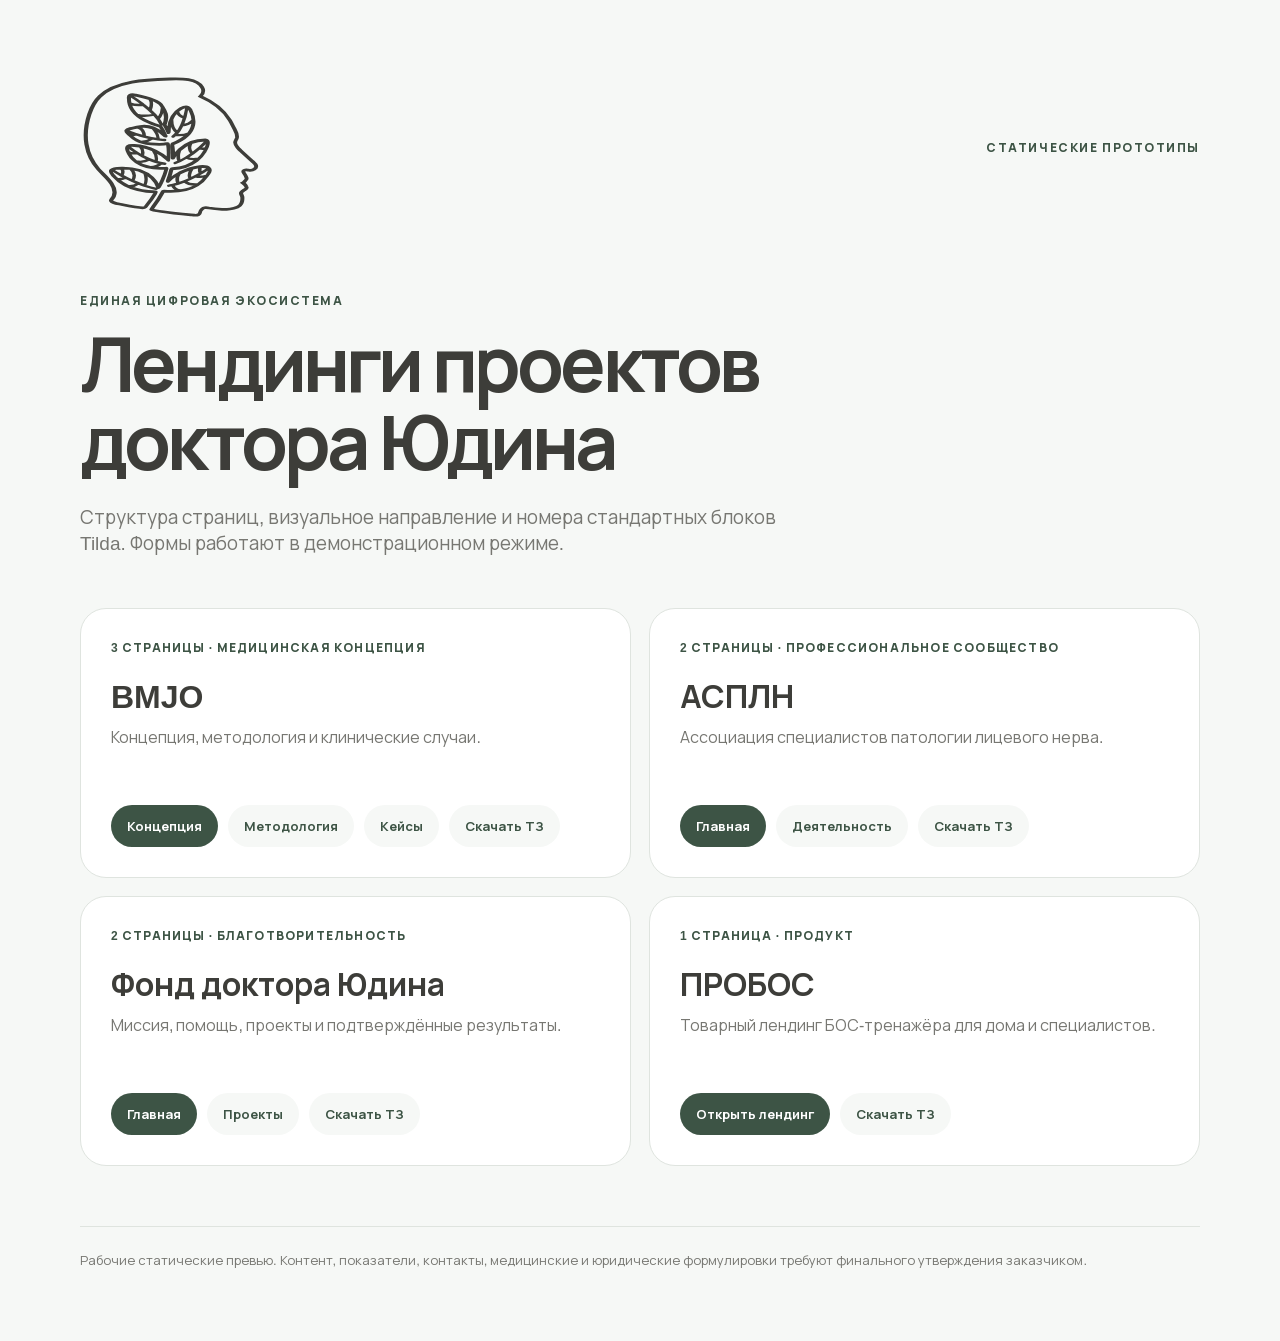
==== index.html @ 4c73114d "Add Yudin landing specifications and static previews" ====
<!doctype html><html lang="ru"><head><meta charset="utf-8"><meta name="viewport" content="width=device-width,initial-scale=1"><title>Лендинги экосистемы доктора Юдина</title><style>@font-face{font-family:Manrope;src:url('bmjo/assets/manrope.woff2')}*{box-sizing:border-box}body{margin:0;background:#f6f8f6;color:#3d3d39;font-family:Manrope,Arial,sans-serif}.wrap{width:min(1120px,calc(100% - 36px));margin:auto;padding:72px 0}header{display:flex;align-items:center;justify-content:space-between;margin-bottom:70px}header img{width:180px}.label{color:#3d5445;text-transform:uppercase;letter-spacing:.13em;font-size:12px;font-weight:800}h1{font-size:clamp(42px,7vw,76px);line-height:1.02;letter-spacing:-.05em;max-width:900px;margin:16px 0 24px}.lead{font-size:19px;color:#777772;max-width:700px;margin-bottom:52px}.grid{display:grid;grid-template-columns:1fr 1fr;gap:18px}.card{background:#fff;border:1px solid #dfe4df;border-radius:26px;padding:30px;min-height:270px;display:flex;flex-direction:column}.card span{font-size:12px;color:#3d5445;font-weight:800;letter-spacing:.1em;text-transform:uppercase}.card h2{font-size:32px;margin:18px 0 8px}.card p{color:#777772;margin:0 0 28px}.links{display:flex;gap:10px;flex-wrap:wrap;margin-top:auto}.links a{padding:12px 16px;border-radius:99px;background:#3d5445;color:white;text-decoration:none;font-size:13px;font-weight:700}.links a.alt{background:#f6f8f6;color:#3d5445}footer{border-top:1px solid #dfe4df;margin-top:60px;padding-top:24px;color:#777772;font-size:13px}@media(max-width:700px){.grid{grid-template-columns:1fr}.wrap{padding-top:32px}header{margin-bottom:50px}.card{min-height:0}}</style></head><body><div class="wrap"><header><img src="bmjo/assets/logo-clinic.svg" alt="Клиника Юдина"><span class="label">Статические прототипы</span></header><main><div class="label">Единая цифровая экосистема</div><h1>Лендинги проектов доктора Юдина</h1><p class="lead">Структура страниц, визуальное направление и номера стандартных блоков Tilda. Формы работают в демонстрационном режиме.</p><div class="grid">
<article class="card"><span>3 страницы · медицинская концепция</span><h2>BMJO</h2><p>Концепция, методология и клинические случаи.</p><div class="links"><a href="bmjo/">Концепция</a><a class="alt" href="bmjo/methodology.html">Методология</a><a class="alt" href="bmjo/cases.html">Кейсы</a><a class="alt" href="docs/ТЗ_BMJO_лендинг_Tilda.docx">Скачать ТЗ</a></div></article>
<article class="card"><span>2 страницы · профессиональное сообщество</span><h2>АСПЛН</h2><p>Ассоциация специалистов патологии лицевого нерва.</p><div class="links"><a href="aspln/">Главная</a><a class="alt" href="aspln/activity.html">Деятельность</a><a class="alt" href="docs/ТЗ_АСПЛН_Tilda.docx">Скачать ТЗ</a></div></article>
<article class="card"><span>2 страницы · благотворительность</span><h2>Фонд доктора Юдина</h2><p>Миссия, помощь, проекты и подтверждённые результаты.</p><div class="links"><a href="foundation/">Главная</a><a class="alt" href="foundation/projects.html">Проекты</a><a class="alt" href="docs/ТЗ_Фонд_доктора_Юдина_Tilda.docx">Скачать ТЗ</a></div></article>
<article class="card"><span>1 страница · продукт</span><h2>ПРОБОС</h2><p>Товарный лендинг БОС-тренажёра для дома и специалистов.</p><div class="links"><a href="probos/">Открыть лендинг</a><a class="alt" href="docs/ТЗ_ПРОБОС_Tilda.docx">Скачать ТЗ</a></div></article></div></main><footer>Рабочие статические превью. Контент, показатели, контакты, медицинские и юридические формулировки требуют финального утверждения заказчиком.</footer></div></body></html>
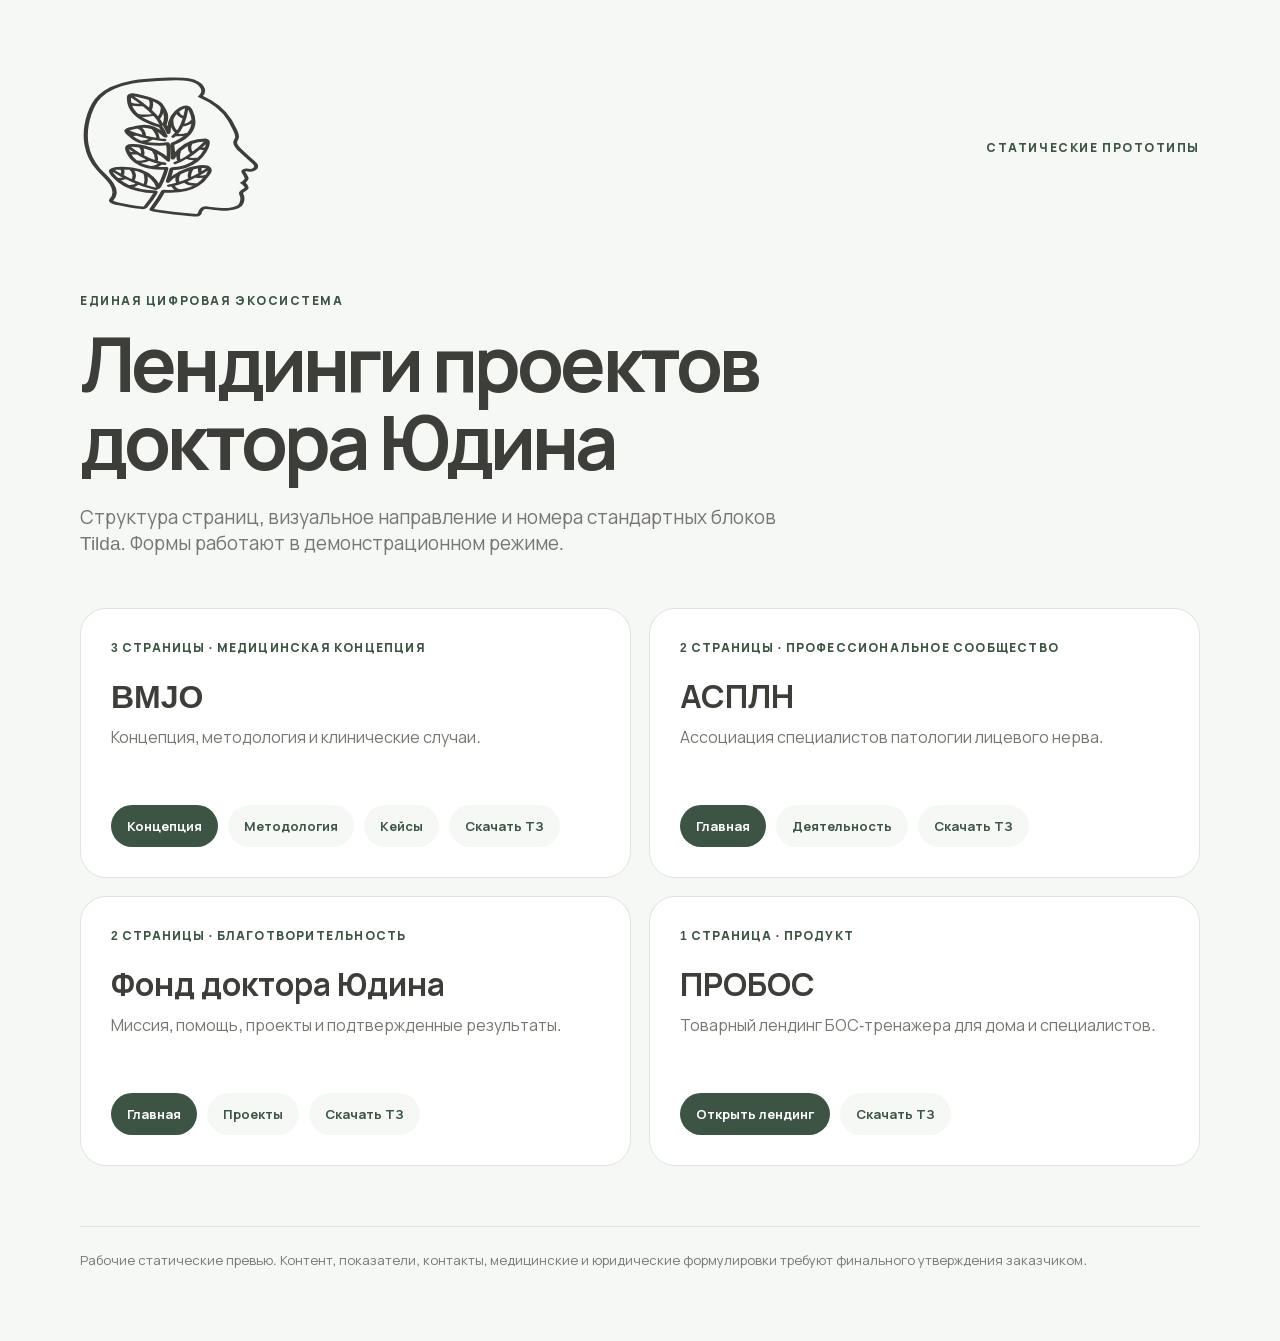
==== commit 715f245b: "Rewrite landing content and restore brand assets" ====
--- a/index.html
+++ b/index.html
@@ -1,5 +1,5 @@
 <!doctype html><html lang="ru"><head><meta charset="utf-8"><meta name="viewport" content="width=device-width,initial-scale=1"><title>Лендинги экосистемы доктора Юдина</title><style>@font-face{font-family:Manrope;src:url('bmjo/assets/manrope.woff2')}*{box-sizing:border-box}body{margin:0;background:#f6f8f6;color:#3d3d39;font-family:Manrope,Arial,sans-serif}.wrap{width:min(1120px,calc(100% - 36px));margin:auto;padding:72px 0}header{display:flex;align-items:center;justify-content:space-between;margin-bottom:70px}header img{width:180px}.label{color:#3d5445;text-transform:uppercase;letter-spacing:.13em;font-size:12px;font-weight:800}h1{font-size:clamp(42px,7vw,76px);line-height:1.02;letter-spacing:-.05em;max-width:900px;margin:16px 0 24px}.lead{font-size:19px;color:#777772;max-width:700px;margin-bottom:52px}.grid{display:grid;grid-template-columns:1fr 1fr;gap:18px}.card{background:#fff;border:1px solid #dfe4df;border-radius:26px;padding:30px;min-height:270px;display:flex;flex-direction:column}.card span{font-size:12px;color:#3d5445;font-weight:800;letter-spacing:.1em;text-transform:uppercase}.card h2{font-size:32px;margin:18px 0 8px}.card p{color:#777772;margin:0 0 28px}.links{display:flex;gap:10px;flex-wrap:wrap;margin-top:auto}.links a{padding:12px 16px;border-radius:99px;background:#3d5445;color:white;text-decoration:none;font-size:13px;font-weight:700}.links a.alt{background:#f6f8f6;color:#3d5445}footer{border-top:1px solid #dfe4df;margin-top:60px;padding-top:24px;color:#777772;font-size:13px}@media(max-width:700px){.grid{grid-template-columns:1fr}.wrap{padding-top:32px}header{margin-bottom:50px}.card{min-height:0}}</style></head><body><div class="wrap"><header><img src="bmjo/assets/logo-clinic.svg" alt="Клиника Юдина"><span class="label">Статические прототипы</span></header><main><div class="label">Единая цифровая экосистема</div><h1>Лендинги проектов доктора Юдина</h1><p class="lead">Структура страниц, визуальное направление и номера стандартных блоков Tilda. Формы работают в демонстрационном режиме.</p><div class="grid">
-<article class="card"><span>3 страницы · медицинская концепция</span><h2>BMJO</h2><p>Концепция, методология и клинические случаи.</p><div class="links"><a href="bmjo/">Концепция</a><a class="alt" href="bmjo/methodology.html">Методология</a><a class="alt" href="bmjo/cases.html">Кейсы</a><a class="alt" href="docs/ТЗ_BMJO_лендинг_Tilda.docx">Скачать ТЗ</a></div></article>
+<article class="card"><span>3 страницы · медицинская концепция</span><h2>BMJO</h2><p>Концепция, методология и клинические случаи.</p><div class="links"><a href="bmjo/">Концепция</a><a class="alt" href="bmjo/methodology.html">Методология</a><a class="alt" href="bmjo/cases.html">Кейсы</a><a class="alt" href="docs/ТЗ_BMJO_лендинг_Tilda_обновленное.docx">Скачать ТЗ</a></div></article>
 <article class="card"><span>2 страницы · профессиональное сообщество</span><h2>АСПЛН</h2><p>Ассоциация специалистов патологии лицевого нерва.</p><div class="links"><a href="aspln/">Главная</a><a class="alt" href="aspln/activity.html">Деятельность</a><a class="alt" href="docs/ТЗ_АСПЛН_Tilda.docx">Скачать ТЗ</a></div></article>
-<article class="card"><span>2 страницы · благотворительность</span><h2>Фонд доктора Юдина</h2><p>Миссия, помощь, проекты и подтверждённые результаты.</p><div class="links"><a href="foundation/">Главная</a><a class="alt" href="foundation/projects.html">Проекты</a><a class="alt" href="docs/ТЗ_Фонд_доктора_Юдина_Tilda.docx">Скачать ТЗ</a></div></article>
-<article class="card"><span>1 страница · продукт</span><h2>ПРОБОС</h2><p>Товарный лендинг БОС-тренажёра для дома и специалистов.</p><div class="links"><a href="probos/">Открыть лендинг</a><a class="alt" href="docs/ТЗ_ПРОБОС_Tilda.docx">Скачать ТЗ</a></div></article></div></main><footer>Рабочие статические превью. Контент, показатели, контакты, медицинские и юридические формулировки требуют финального утверждения заказчиком.</footer></div></body></html>
+<article class="card"><span>2 страницы · благотворительность</span><h2>Фонд доктора Юдина</h2><p>Миссия, помощь, проекты и подтвержденные результаты.</p><div class="links"><a href="foundation/">Главная</a><a class="alt" href="foundation/projects.html">Проекты</a><a class="alt" href="docs/ТЗ_Фонд_доктора_Юдина_Tilda.docx">Скачать ТЗ</a></div></article>
+<article class="card"><span>1 страница · продукт</span><h2>ПРОБОС</h2><p>Товарный лендинг БОС-тренажера для дома и специалистов.</p><div class="links"><a href="probos/">Открыть лендинг</a><a class="alt" href="docs/ТЗ_ПРОБОС_Tilda.docx">Скачать ТЗ</a></div></article></div></main><footer>Рабочие статические превью. Контент, показатели, контакты, медицинские и юридические формулировки требуют финального утверждения заказчиком.</footer></div></body></html>
